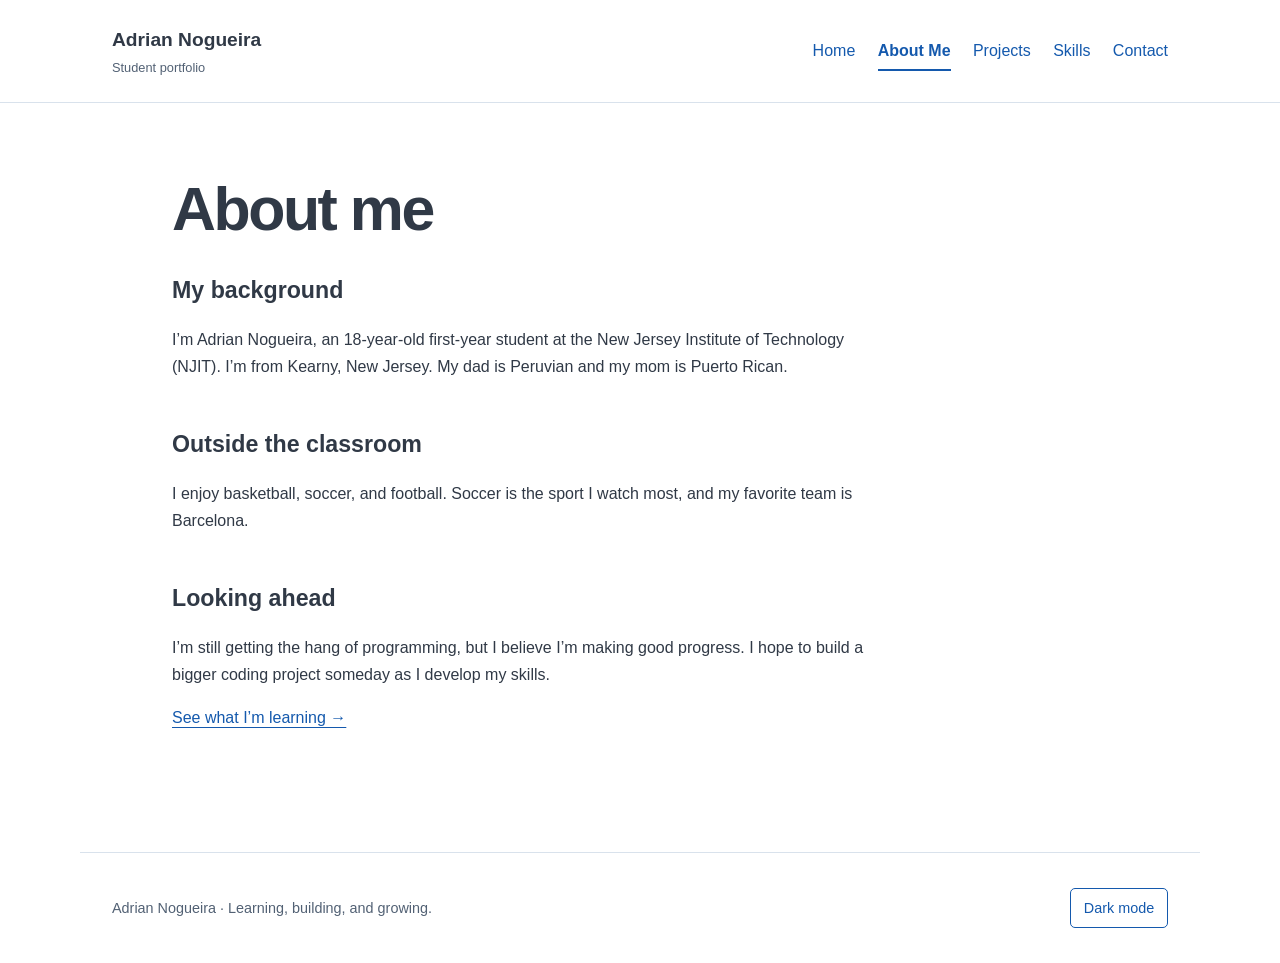
==== about.html @ ef912fce "Build portfolio pages with personal content and responsive navigation" ====
<!DOCTYPE html>
<html lang="en">
<head>
  <meta charset="UTF-8">
  <meta name="viewport" content="width=device-width, initial-scale=1.0">
  <meta name="description" content="Adrian Nogueira’s personal portfolio: first-year NJIT student learning Python, GitHub, and web development.">
  <title>About Me | Adrian Nogueira</title>
  <link rel="stylesheet" href="styles.css">
  <script src="script.js" defer></script>
</head>
<body>
<a class="skip-link" href="#main">Skip to content</a>
<header class="site-header"><div class="header-inner">
<a class="brand" href="index.html">Adrian Nogueira<span>Student portfolio</span></a>
<button class="menu-toggle" type="button" aria-expanded="false" aria-controls="navigation" hidden>☰ Menu</button>
<nav id="navigation" aria-label="Main navigation"><a href="index.html">Home</a>
<a href="about.html" aria-current="page">About Me</a>
<a href="projects.html">Projects</a>
<a href="skills.html">Skills</a>
<a href="contact.html">Contact</a></nav>
</div></header>
<main id="main" tabindex="-1"><h1>About me</h1><section><h2>My background</h2><p>I’m Adrian Nogueira, an 18-year-old first-year student at the New Jersey Institute of Technology (NJIT). I’m from Kearny, New Jersey. My dad is Peruvian and my mom is Puerto Rican.</p></section><section><h2>Outside the classroom</h2><p>I enjoy basketball, soccer, and football. Soccer is the sport I watch most, and my favorite team is Barcelona.</p></section><section><h2>Looking ahead</h2><p>I’m still getting the hang of programming, but I believe I’m making good progress. I hope to build a bigger coding project someday as I develop my skills.</p><a href="skills.html">See what I’m learning →</a></section></main>
<footer><p>Adrian Nogueira · Learning, building, and growing.</p><button id="theme-toggle" type="button" aria-pressed="false" hidden>Dark mode</button></footer>
</body>
</html>
---- styles.css ----
* { box-sizing: border-box; }
:root { color-scheme: light; --bg: #fff; --text: #303946; --blue: #1459ad; --muted: #526174; --line: #d9e2ec; --soft: #f3f7fc; }
body { margin: 0; background: var(--bg); color: var(--text); font-family: Arial, sans-serif; line-height: 1.7; }
body.dark { color-scheme: dark; --bg: #17212e; --text: #edf2f8; --blue: #95c5ff; --muted: #c2cede; --line: #455469; --soft: #222f40; }
a { color: var(--blue); text-underline-offset: 4px; }
a:hover { text-decoration-thickness: 2px; }
button { font: inherit; cursor: pointer; color: var(--blue); background: var(--bg); border: 1px solid var(--blue); border-radius: 5px; padding: .45rem .8rem; }
:focus-visible { outline: 3px solid var(--blue); outline-offset: 5px; }
.skip-link { position: absolute; left: 1rem; top: -5rem; padding: .6rem; background: var(--bg); z-index: 2; }
.skip-link:focus { top: 1rem; }
.site-header { border-bottom: 1px solid var(--line); }
.header-inner { max-width: 1120px; margin: auto; padding: 1.5rem 2rem; display: flex; justify-content: space-between; align-items: center; gap: 2rem; }
.brand { color: var(--text); font-weight: bold; text-decoration: none; font-size: 1.2rem; }
.brand span { display: block; color: var(--muted); font-size: .8rem; font-weight: normal; }
nav { display: flex; gap: 1.4rem; flex-wrap: wrap; }
nav a { text-decoration: none; padding: .3rem 0; }
nav a[aria-current] { font-weight: bold; border-bottom: 2px solid var(--blue); }
main { max-width: 1000px; margin: auto; padding: 4.5rem 2rem; min-height: 65vh; }
h1 { font-size: clamp(2.3rem, 6vw, 3.8rem); line-height: 1.15; letter-spacing: -.04em; margin: 0 0 1.8rem; max-width: 800px; }
h2 { font-size: 1.45rem; line-height: 1.4; margin-top: 0; }
p { max-width: 700px; }
section { margin: 0 0 3rem; }
.intro { padding-bottom: 3rem; border-bottom: 1px solid var(--line); }
.eyebrow { color: var(--blue); font-size: .9rem; font-weight: bold; letter-spacing: .04em; }
.lead { font-size: 1.25rem; color: var(--muted); }
.button { display: inline-block; margin-top: 1rem; background: var(--blue); color: var(--bg); padding: .7rem 1.2rem; border-radius: 5px; text-decoration: none; font-weight: bold; }
.skill { padding: 1.5rem; background: var(--soft); border-left: 3px solid var(--blue); }
.badge { display: inline-block; font-size: .8rem; color: var(--muted); font-weight: normal; margin-left: .6rem; }
.email { overflow-wrap: anywhere; font-size: 1.15rem; }
footer { border-top: 1px solid var(--line); padding: 1.8rem 2rem; max-width: 1120px; margin: auto; display: flex; align-items: center; justify-content: space-between; gap: 1rem; color: var(--muted); font-size: .9rem; }
[hidden] { display: none !important; }
@media (max-width: 760px) {
.header-inner { flex-wrap: wrap; padding: 1.2rem; gap: 1rem; }
nav { width: 100%; flex-direction: column; gap: .5rem; }
nav a { padding: .6rem; }
main { padding: 3rem 1.2rem; }
footer { padding: 1.5rem 1.2rem; flex-direction: column; align-items: flex-start; }
}
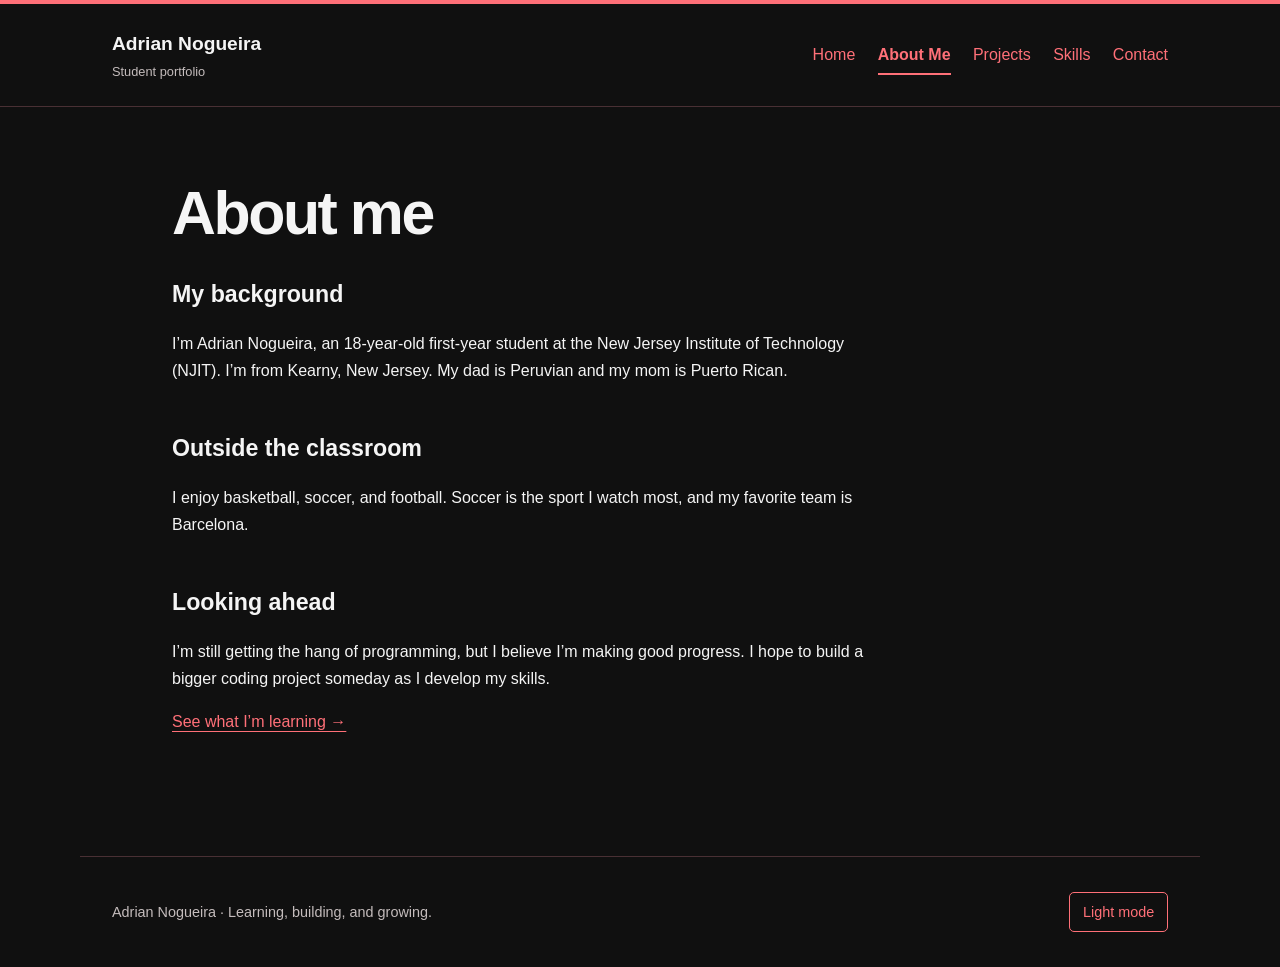
==== commit cb5f3cef: "Restyle portfolio with black and red colors and Trebuchet font" ====
--- a/about.html
+++ b/about.html
@@ -20,6 +20,6 @@
 <a href="contact.html">Contact</a></nav>
 </div></header>
 <main id="main" tabindex="-1"><h1>About me</h1><section><h2>My background</h2><p>I’m Adrian Nogueira, an 18-year-old first-year student at the New Jersey Institute of Technology (NJIT). I’m from Kearny, New Jersey. My dad is Peruvian and my mom is Puerto Rican.</p></section><section><h2>Outside the classroom</h2><p>I enjoy basketball, soccer, and football. Soccer is the sport I watch most, and my favorite team is Barcelona.</p></section><section><h2>Looking ahead</h2><p>I’m still getting the hang of programming, but I believe I’m making good progress. I hope to build a bigger coding project someday as I develop my skills.</p><a href="skills.html">See what I’m learning →</a></section></main>
-<footer><p>Adrian Nogueira · Learning, building, and growing.</p><button id="theme-toggle" type="button" aria-pressed="false" hidden>Dark mode</button></footer>
+<footer><p>Adrian Nogueira · Learning, building, and growing.</p><button id="theme-toggle" type="button" aria-pressed="false" hidden>Light mode</button></footer>
 </body>
 </html>
--- a/styles.css
+++ b/styles.css
@@ -1,30 +1,30 @@
 * { box-sizing: border-box; }
-:root { color-scheme: light; --bg: #fff; --text: #303946; --blue: #1459ad; --muted: #526174; --line: #d9e2ec; --soft: #f3f7fc; }
-body { margin: 0; background: var(--bg); color: var(--text); font-family: Arial, sans-serif; line-height: 1.7; }
-body.dark { color-scheme: dark; --bg: #17212e; --text: #edf2f8; --blue: #95c5ff; --muted: #c2cede; --line: #455469; --soft: #222f40; }
-a { color: var(--blue); text-underline-offset: 4px; }
+:root { color-scheme: dark; --bg: #101010; --text: #f5f5f5; --accent: #ff7078; --muted: #c4bcbc; --line: #493034; --soft: #211719; }
+body { margin: 0; background: var(--bg); color: var(--text); font-family: "Trebuchet MS", "Segoe UI", sans-serif; line-height: 1.7; }
+body.light { color-scheme: light; --bg: #fffafa; --text: #211719; --accent: #ac1428; --muted: #645357; --line: #dec5ca; --soft: #f8ecee; }
+a { color: var(--accent); text-underline-offset: 4px; }
 a:hover { text-decoration-thickness: 2px; }
-button { font: inherit; cursor: pointer; color: var(--blue); background: var(--bg); border: 1px solid var(--blue); border-radius: 5px; padding: .45rem .8rem; }
-:focus-visible { outline: 3px solid var(--blue); outline-offset: 5px; }
+button { font: inherit; cursor: pointer; color: var(--accent); background: var(--bg); border: 1px solid var(--accent); border-radius: 5px; padding: .45rem .8rem; }
+:focus-visible { outline: 3px solid var(--accent); outline-offset: 5px; }
 .skip-link { position: absolute; left: 1rem; top: -5rem; padding: .6rem; background: var(--bg); z-index: 2; }
 .skip-link:focus { top: 1rem; }
-.site-header { border-bottom: 1px solid var(--line); }
+.site-header { border-top: 4px solid var(--accent); border-bottom: 1px solid var(--line); }
 .header-inner { max-width: 1120px; margin: auto; padding: 1.5rem 2rem; display: flex; justify-content: space-between; align-items: center; gap: 2rem; }
 .brand { color: var(--text); font-weight: bold; text-decoration: none; font-size: 1.2rem; }
 .brand span { display: block; color: var(--muted); font-size: .8rem; font-weight: normal; }
 nav { display: flex; gap: 1.4rem; flex-wrap: wrap; }
 nav a { text-decoration: none; padding: .3rem 0; }
-nav a[aria-current] { font-weight: bold; border-bottom: 2px solid var(--blue); }
+nav a[aria-current] { font-weight: bold; border-bottom: 2px solid var(--accent); }
 main { max-width: 1000px; margin: auto; padding: 4.5rem 2rem; min-height: 65vh; }
 h1 { font-size: clamp(2.3rem, 6vw, 3.8rem); line-height: 1.15; letter-spacing: -.04em; margin: 0 0 1.8rem; max-width: 800px; }
 h2 { font-size: 1.45rem; line-height: 1.4; margin-top: 0; }
 p { max-width: 700px; }
 section { margin: 0 0 3rem; }
 .intro { padding-bottom: 3rem; border-bottom: 1px solid var(--line); }
-.eyebrow { color: var(--blue); font-size: .9rem; font-weight: bold; letter-spacing: .04em; }
+.eyebrow { color: var(--accent); font-size: .9rem; font-weight: bold; letter-spacing: .04em; }
 .lead { font-size: 1.25rem; color: var(--muted); }
-.button { display: inline-block; margin-top: 1rem; background: var(--blue); color: var(--bg); padding: .7rem 1.2rem; border-radius: 5px; text-decoration: none; font-weight: bold; }
-.skill { padding: 1.5rem; background: var(--soft); border-left: 3px solid var(--blue); }
+.button { display: inline-block; margin-top: 1rem; background: var(--accent); color: var(--bg); padding: .7rem 1.2rem; border-radius: 5px; text-decoration: none; font-weight: bold; }
+.skill { padding: 1.5rem; background: var(--soft); border-left: 3px solid var(--accent); }
 .badge { display: inline-block; font-size: .8rem; color: var(--muted); font-weight: normal; margin-left: .6rem; }
 .email { overflow-wrap: anywhere; font-size: 1.15rem; }
 footer { border-top: 1px solid var(--line); padding: 1.8rem 2rem; max-width: 1120px; margin: auto; display: flex; align-items: center; justify-content: space-between; gap: 1rem; color: var(--muted); font-size: .9rem; }
@@ -36,3 +36,9 @@
 main { padding: 3rem 1.2rem; }
 footer { padding: 1.5rem 1.2rem; flex-direction: column; align-items: flex-start; }
 }
+
+.project { padding-bottom: 2.5rem; border-bottom: 1px solid var(--line); }
+figure { margin: 1.5rem 0; max-width: 760px; }
+figure img { display: block; width: 100%; height: auto; border-radius: 8px; }
+figcaption { color: var(--muted); font-size: .9rem; margin-top: .6rem; }
+code { overflow-wrap: anywhere; }
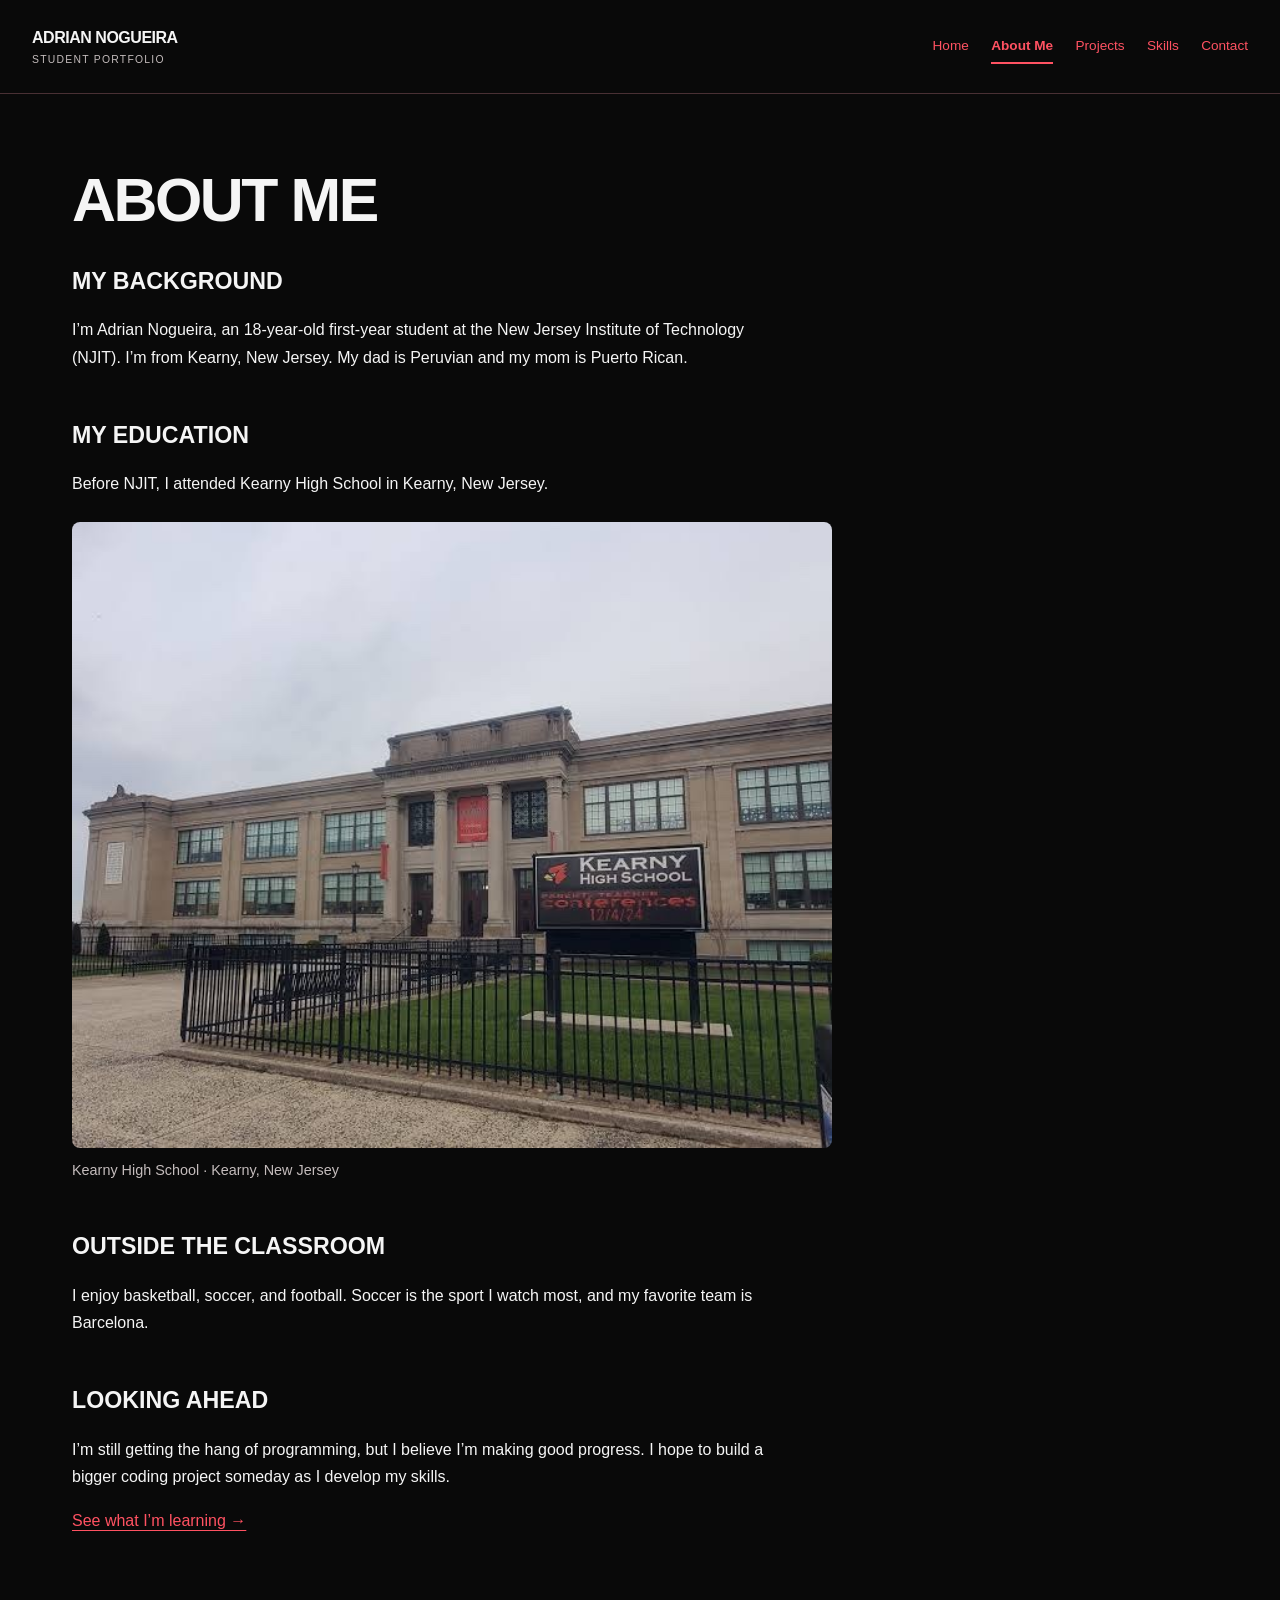
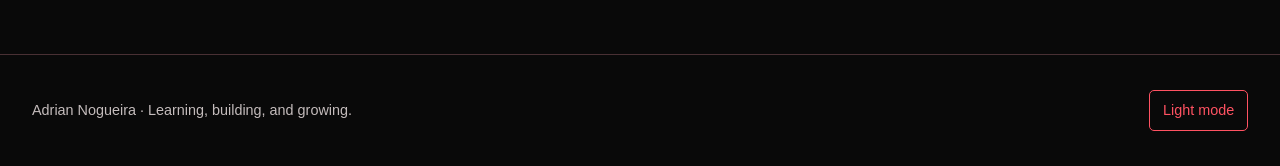
==== commit 2e94f400: "Add Kearny High School photo to education section" ====
--- a/about.html
+++ b/about.html
@@ -19,7 +19,7 @@
 <a href="skills.html">Skills</a>
 <a href="contact.html">Contact</a></nav>
 </div></header>
-<main id="main" tabindex="-1"><h1>About me</h1><section><h2>My background</h2><p>I’m Adrian Nogueira, an 18-year-old first-year student at the New Jersey Institute of Technology (NJIT). I’m from Kearny, New Jersey. My dad is Peruvian and my mom is Puerto Rican.</p></section><section><h2>Outside the classroom</h2><p>I enjoy basketball, soccer, and football. Soccer is the sport I watch most, and my favorite team is Barcelona.</p></section><section><h2>Looking ahead</h2><p>I’m still getting the hang of programming, but I believe I’m making good progress. I hope to build a bigger coding project someday as I develop my skills.</p><a href="skills.html">See what I’m learning →</a></section></main>
+<main id="main" tabindex="-1"><h1>About me</h1><section><h2>My background</h2><p>I’m Adrian Nogueira, an 18-year-old first-year student at the New Jersey Institute of Technology (NJIT). I’m from Kearny, New Jersey. My dad is Peruvian and my mom is Puerto Rican.</p></section><section aria-labelledby="education-heading"><h2 id="education-heading">My education</h2><p>Before NJIT, I attended Kearny High School in Kearny, New Jersey.</p><figure><img src="assets/kearny-high-school.jpg" width="610" height="503" loading="lazy" alt="Front entrance of Kearny High School, with its columns, school sign, and black metal fence."><figcaption>Kearny High School · Kearny, New Jersey</figcaption></figure></section><section><h2>Outside the classroom</h2><p>I enjoy basketball, soccer, and football. Soccer is the sport I watch most, and my favorite team is Barcelona.</p></section><section><h2>Looking ahead</h2><p>I’m still getting the hang of programming, but I believe I’m making good progress. I hope to build a bigger coding project someday as I develop my skills.</p><a href="skills.html">See what I’m learning →</a></section></main>
 <footer><p>Adrian Nogueira · Learning, building, and growing.</p><button id="theme-toggle" type="button" aria-pressed="false" hidden>Light mode</button></footer>
 </body>
 </html>
--- a/styles.css
+++ b/styles.css
@@ -1,5 +1,5 @@
 * { box-sizing: border-box; }
-:root { color-scheme: dark; --bg: #101010; --text: #f5f5f5; --accent: #ff7078; --muted: #c4bcbc; --line: #493034; --soft: #211719; }
+:root { color-scheme: dark; --bg: #090909; --text: #f5f5f5; --accent: #ff5262; --muted: #c4bcbc; --line: #493034; --soft: #211719; }
 body { margin: 0; background: var(--bg); color: var(--text); font-family: "Trebuchet MS", "Segoe UI", sans-serif; line-height: 1.7; }
 body.light { color-scheme: light; --bg: #fffafa; --text: #211719; --accent: #ac1428; --muted: #645357; --line: #dec5ca; --soft: #f8ecee; }
 a { color: var(--accent); text-underline-offset: 4px; }
@@ -42,3 +42,92 @@
 figure img { display: block; width: 100%; height: auto; border-radius: 8px; }
 figcaption { color: var(--muted); font-size: .9rem; margin-top: .6rem; }
 code { overflow-wrap: anywhere; }
+
+/* Editorial portfolio layout inspired by Adrian's reference. */
+h1, h2, .project-number { font-family: Impact, "Arial Narrow", "Helvetica Neue", sans-serif; font-weight: 900; }
+h1, h2 { text-transform: uppercase; }
+.site-header { border-top: 0; }
+.header-inner, footer { max-width: 1280px; }
+.brand { text-transform: uppercase; font-size: 1rem; letter-spacing: -.03em; }
+.brand span { text-transform: uppercase; letter-spacing: .12em; font-size: .65rem; }
+nav { font-size: .85rem; }
+main { max-width: 1200px; }
+.home main { padding: 0 2rem; }
+.hero { position: relative; border-bottom: 1px solid var(--line); padding-top: 1rem; margin-bottom: 0; }
+.hero-topline { display: flex; justify-content: space-between; gap: 1rem; text-transform: uppercase; font-size: .65rem; letter-spacing: .12em; color: var(--muted); }
+.hero-topline span span { color: var(--accent); padding-left: .8rem; }
+.portfolio-word { font-family: Impact, "Arial Narrow", sans-serif; font-weight: 900; font-size: clamp(4rem, 16.6vw, 208px); letter-spacing: -.065em; line-height: 1; color: #c5172c; text-align: center; margin: 1rem 0 -4rem; overflow: hidden; }
+.hero-layout { position: relative; display: grid; grid-template-columns: minmax(0, 2fr) minmax(0, 1fr); align-items: end; gap: 3rem; min-height: 380px; }
+.hero-copy { padding-bottom: 2.5rem; z-index: 1; }
+.handwritten { font-family: Georgia, serif; font-style: italic; font-size: 1.8rem; margin-bottom: .5rem; }
+.hero h1 { font-size: clamp(3rem, 6.4vw, 5.4rem); letter-spacing: -.035em; line-height: .98; margin-bottom: 1rem; }
+.hero h1 span, .contact-strip h2 span { color: var(--accent); }
+.hero-copy p:not(.handwritten) { font-size: .88rem; max-width: 320px; }
+.text-link { display: inline-block; margin-top: .6rem; text-transform: uppercase; font-size: .75rem; letter-spacing: .06em; font-weight: bold; }
+.hero-notes { padding-bottom: 2.5rem; font-size: .75rem; }
+.star { font-size: 2.5rem; color: var(--accent); }
+dl { margin-top: 2rem; }
+dl div { border-top: 1px solid var(--line); padding: .8rem 0; display: flex; align-items: center; gap: .8rem; }
+dt { color: var(--accent); font-family: Impact, sans-serif; font-size: 1.8rem; }
+dd { margin: 0; text-transform: uppercase; font-size: .6rem; }
+.selected-work { padding: 2rem 0; margin: 0; }
+.section-heading { display: flex; justify-content: space-between; gap: 1rem; align-items: center; margin-bottom: 1.5rem; }
+.section-heading h2 { margin: 0; }
+.section-heading a { font-size: .75rem; }
+.project-grid { display: grid; grid-template-columns: 1fr 1fr; gap: 1.5rem; }
+.project-preview { color: var(--text); text-decoration: none; min-width: 0; }
+.preview-image { border: 1px solid var(--line); padding: 1rem; background: var(--soft); }
+.preview-image img { display: block; width: 100%; height: auto; }
+.project-preview:hover .preview-image { border-color: var(--accent); }
+.preview-label { display: flex; gap: 1rem; align-items: center; padding: 1rem 0; }
+.project-number { color: var(--accent); font-size: 2rem; }
+.preview-label h3 { font-size: .9rem; margin: 0; text-transform: uppercase; }
+.preview-label p { font-size: .7rem; margin: 0; color: var(--muted); }
+.preview-label > span:last-child { margin-left: auto; color: var(--accent); }
+.home-details { display: grid; grid-template-columns: 1fr 1fr 1fr; border-top: 1px solid var(--line); border-bottom: 1px solid var(--line); }
+.home-details section { margin: 0; padding: 2rem 1.4rem; border-right: 1px solid var(--line); }
+.home-details section:first-child { padding-left: 0; }
+.home-details h2 { font-size: 1.4rem; }
+.home-details h3 { font-size: .95rem; }
+.home-details p { font-size: .85rem; }
+.skill-tags { display: flex; flex-wrap: wrap; gap: .5rem; }
+.skill-tags span { border: 1px solid var(--line); padding: .3rem .6rem; font-size: .7rem; }
+.home-details .goal-panel { border: 0; background: linear-gradient(140deg, #721222, #29090f); color: #fff; padding-left: 1.5rem; }
+.goal-panel h2 { font-size: 2rem; }
+.contact-strip { display: grid; grid-template-columns: 1fr 1fr; gap: 2rem; padding: 3rem 0; margin: 0; align-items: center; }
+.contact-strip h2 { font-size: clamp(2.4rem, 5vw, 4rem); line-height: 1; margin: 0; }
+.contact-strip a { overflow-wrap: anywhere; }
+body.light .portfolio-word { color: #ad1328; }
+@media (max-width: 760px) {
+.home main { padding: 0 1.2rem; }
+.portfolio-word { font-size: 16vw; margin: 1.5rem 0 0; }
+.hero-layout { grid-template-columns: 1fr; gap: 1rem; min-height: 0; }
+.hero-copy { padding-top: 1.5rem; }
+.hero h1 { font-size: clamp(2.3rem, 8vw, 3.8rem); }
+.hero-notes { grid-column: 1 / -1; padding-bottom: 1rem; }
+.hero-notes > .star, .hero-notes > p { display: none; }
+dl { margin: 0; display: grid; grid-template-columns: repeat(3, 1fr); gap: .7rem; }
+.home-details { grid-template-columns: 1fr; }
+.home-details section, .home-details section:first-child { padding: 1.5rem 0; border-right: 0; border-bottom: 1px solid var(--line); }
+.home-details .goal-panel { padding: 1.5rem; }
+.contact-strip { grid-template-columns: 1fr; }
+}
+@media (max-width: 480px) {
+.project-grid { grid-template-columns: 1fr; }
+.section-heading { align-items: flex-start; }
+.section-heading h2 { font-size: 1.2rem; }
+.hero-layout { grid-template-columns: 1fr; }
+.hero-copy { padding-bottom: 0; }
+.hero-copy p:not(.handwritten) { max-width: none; }
+.hero-topline { font-size: .55rem; }
+}
+
+.demo { max-width: 760px; margin: 2rem 0; padding: clamp(1rem, 4vw, 2rem); background: var(--soft); border: 1px solid var(--line); border-top: 3px solid var(--accent); }
+.demo h3 { margin-top: 0; }
+.demo-fields { display: grid; grid-template-columns: 1fr 1fr; gap: 1rem; margin-bottom: 1rem; }
+.demo label { display: grid; gap: .4rem; min-width: 0; }
+.demo input { width: 100%; min-width: 0; padding: .7rem; font: inherit; background: var(--bg); color: var(--text); border: 1px solid var(--line); border-radius: 4px; }
+.demo-output { white-space: pre-wrap; overflow-wrap: anywhere; padding: 1rem; background: var(--bg); border-left: 2px solid var(--accent); min-height: 4rem; }
+.demo-note { color: var(--muted); font-size: .85rem; }
+button:disabled { opacity: .55; cursor: not-allowed; }
+@media (max-width: 480px) { .demo-fields { grid-template-columns: 1fr; } }
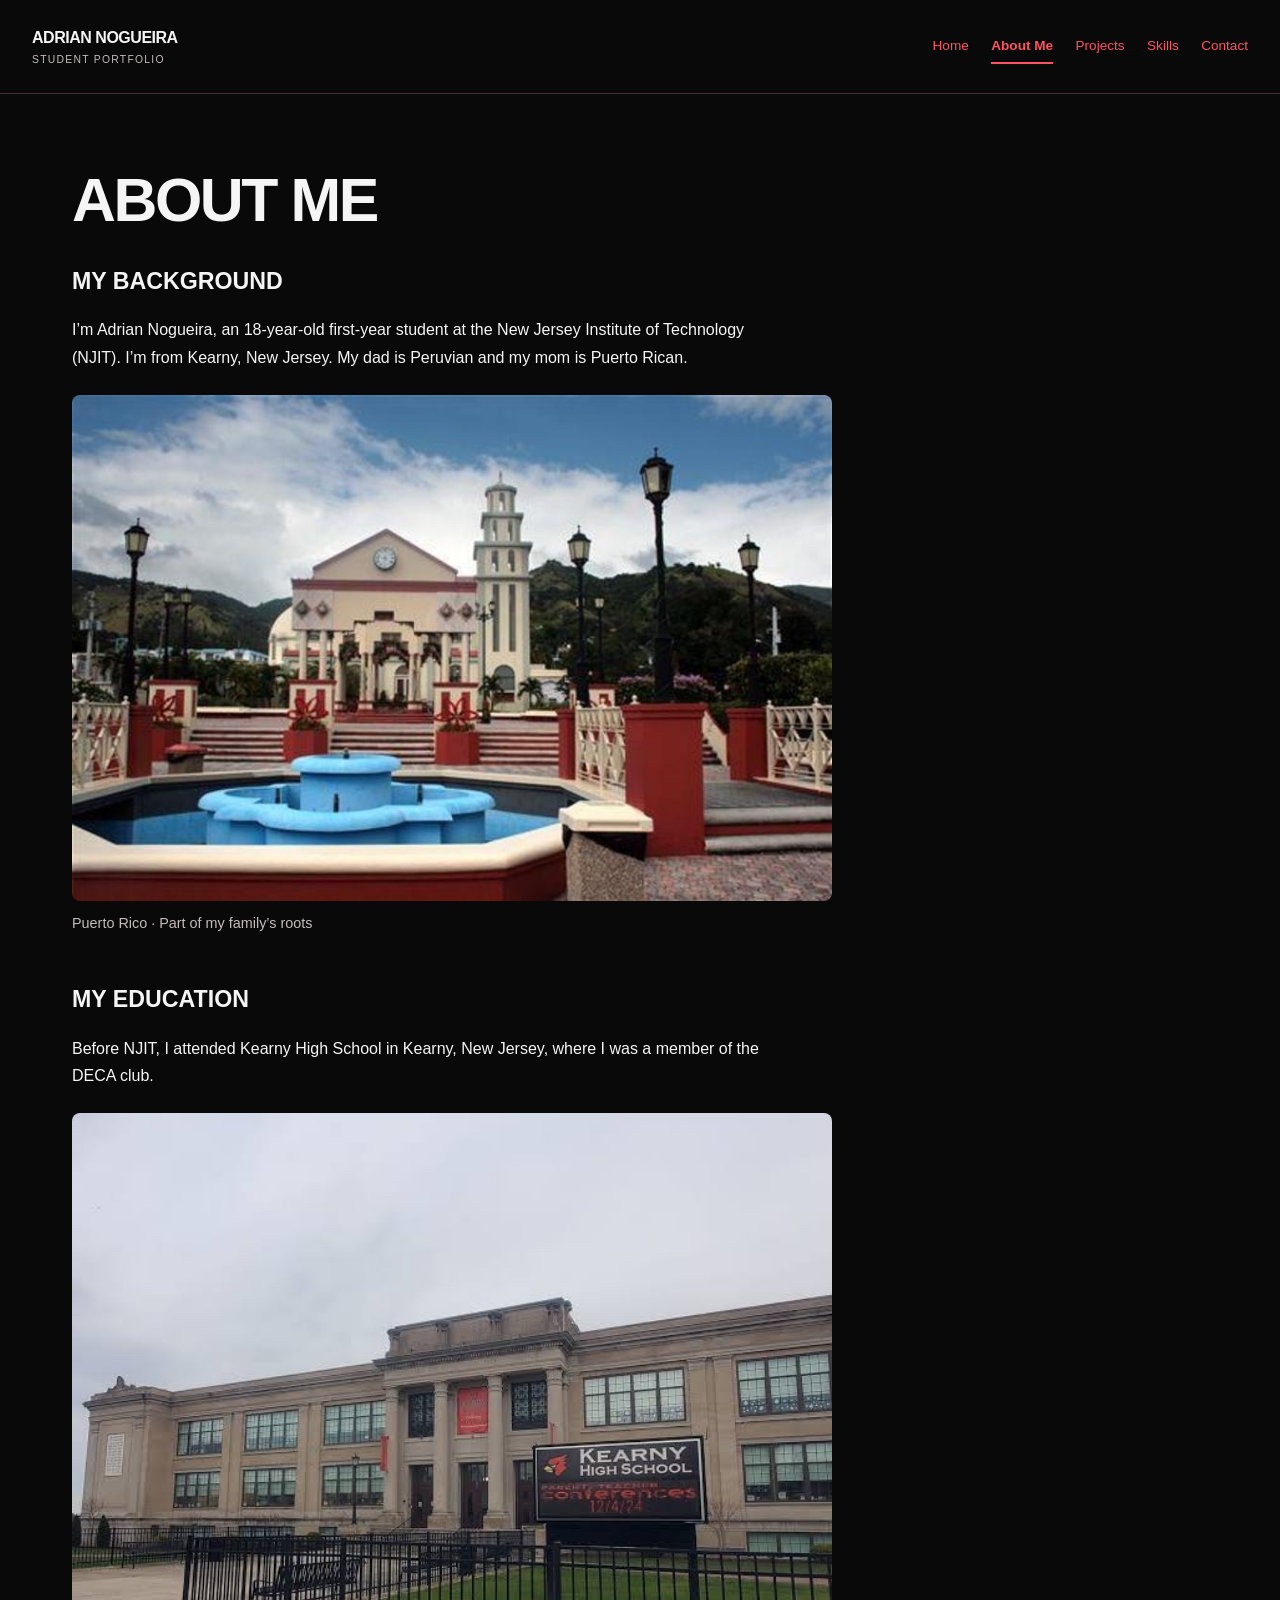
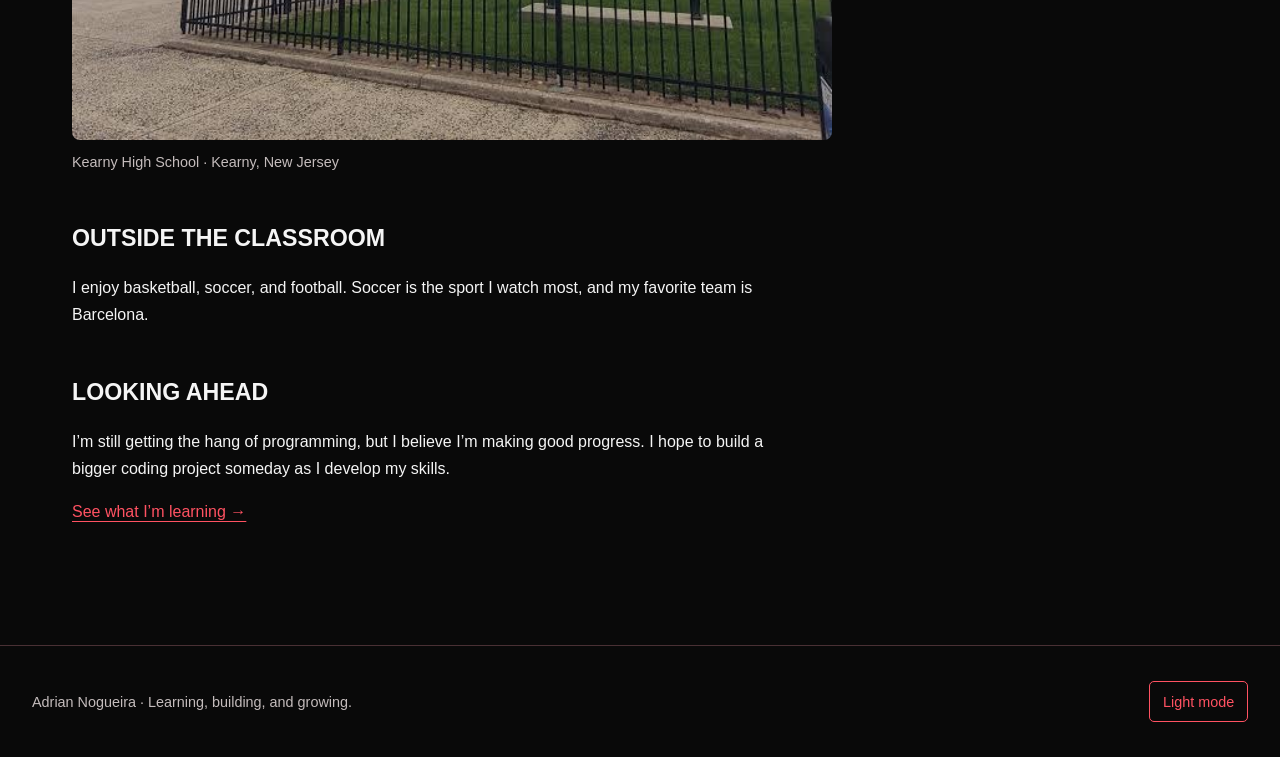
==== commit eb53179b: "Add Puerto Rico photo and high school DECA membership" ====
--- a/about.html
+++ b/about.html
@@ -19,7 +19,7 @@
 <a href="skills.html">Skills</a>
 <a href="contact.html">Contact</a></nav>
 </div></header>
-<main id="main" tabindex="-1"><h1>About me</h1><section><h2>My background</h2><p>I’m Adrian Nogueira, an 18-year-old first-year student at the New Jersey Institute of Technology (NJIT). I’m from Kearny, New Jersey. My dad is Peruvian and my mom is Puerto Rican.</p></section><section aria-labelledby="education-heading"><h2 id="education-heading">My education</h2><p>Before NJIT, I attended Kearny High School in Kearny, New Jersey.</p><figure><img src="assets/kearny-high-school.jpg" width="610" height="503" loading="lazy" alt="Front entrance of Kearny High School, with its columns, school sign, and black metal fence."><figcaption>Kearny High School · Kearny, New Jersey</figcaption></figure></section><section><h2>Outside the classroom</h2><p>I enjoy basketball, soccer, and football. Soccer is the sport I watch most, and my favorite team is Barcelona.</p></section><section><h2>Looking ahead</h2><p>I’m still getting the hang of programming, but I believe I’m making good progress. I hope to build a bigger coding project someday as I develop my skills.</p><a href="skills.html">See what I’m learning →</a></section></main>
+<main id="main" tabindex="-1"><h1>About me</h1><section><h2>My background</h2><p>I’m Adrian Nogueira, an 18-year-old first-year student at the New Jersey Institute of Technology (NJIT). I’m from Kearny, New Jersey. My dad is Peruvian and my mom is Puerto Rican.</p><figure><img src="assets/puerto-rico.jpg" width="800" height="533" loading="lazy" alt="Plaza in Puerto Rico with a blue fountain, red and cream railings, and a church against green hills."><figcaption>Puerto Rico · Part of my family’s roots</figcaption></figure></section><section aria-labelledby="education-heading"><h2 id="education-heading">My education</h2><p>Before NJIT, I attended Kearny High School in Kearny, New Jersey, where I was a member of the DECA club.</p><figure><img src="assets/kearny-high-school.jpg" width="610" height="503" loading="lazy" alt="Front entrance of Kearny High School, with its columns, school sign, and black metal fence."><figcaption>Kearny High School · Kearny, New Jersey</figcaption></figure></section><section><h2>Outside the classroom</h2><p>I enjoy basketball, soccer, and football. Soccer is the sport I watch most, and my favorite team is Barcelona.</p></section><section><h2>Looking ahead</h2><p>I’m still getting the hang of programming, but I believe I’m making good progress. I hope to build a bigger coding project someday as I develop my skills.</p><a href="skills.html">See what I’m learning →</a></section></main>
 <footer><p>Adrian Nogueira · Learning, building, and growing.</p><button id="theme-toggle" type="button" aria-pressed="false" hidden>Light mode</button></footer>
 </body>
 </html>
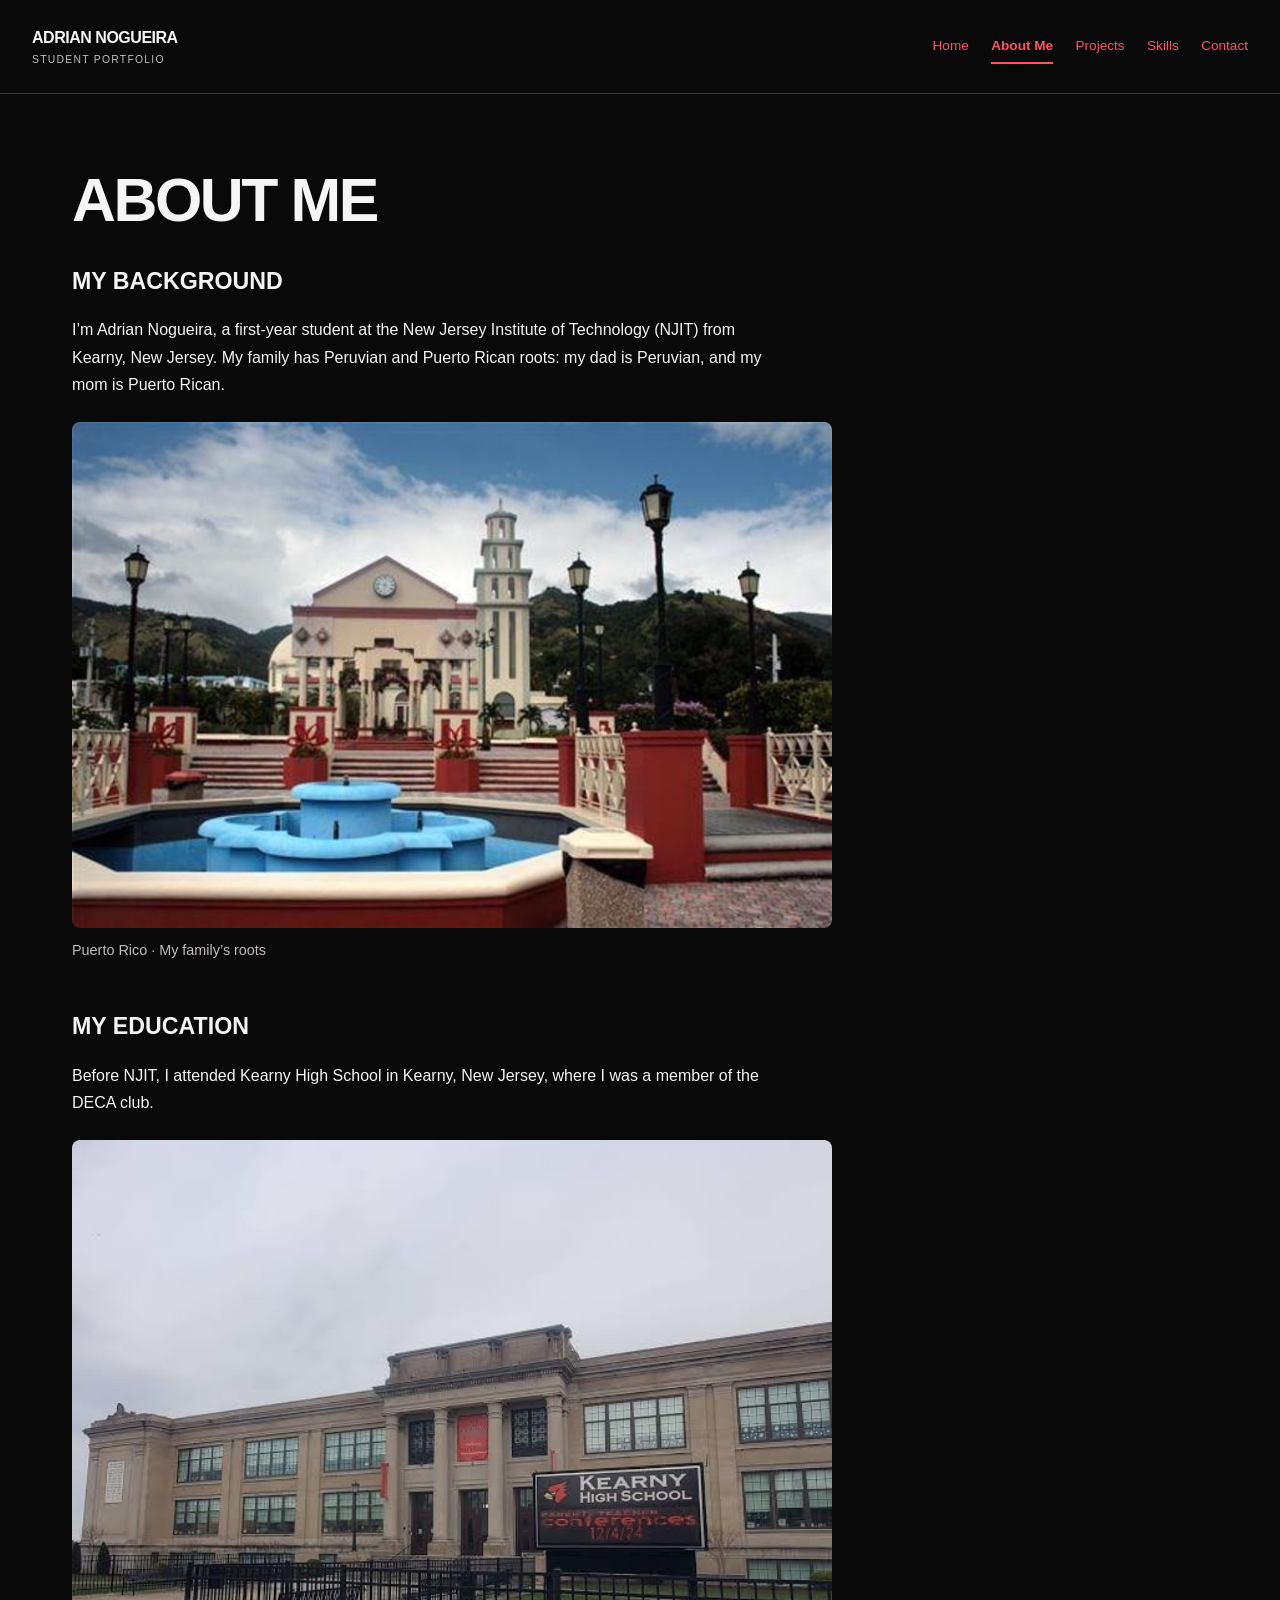
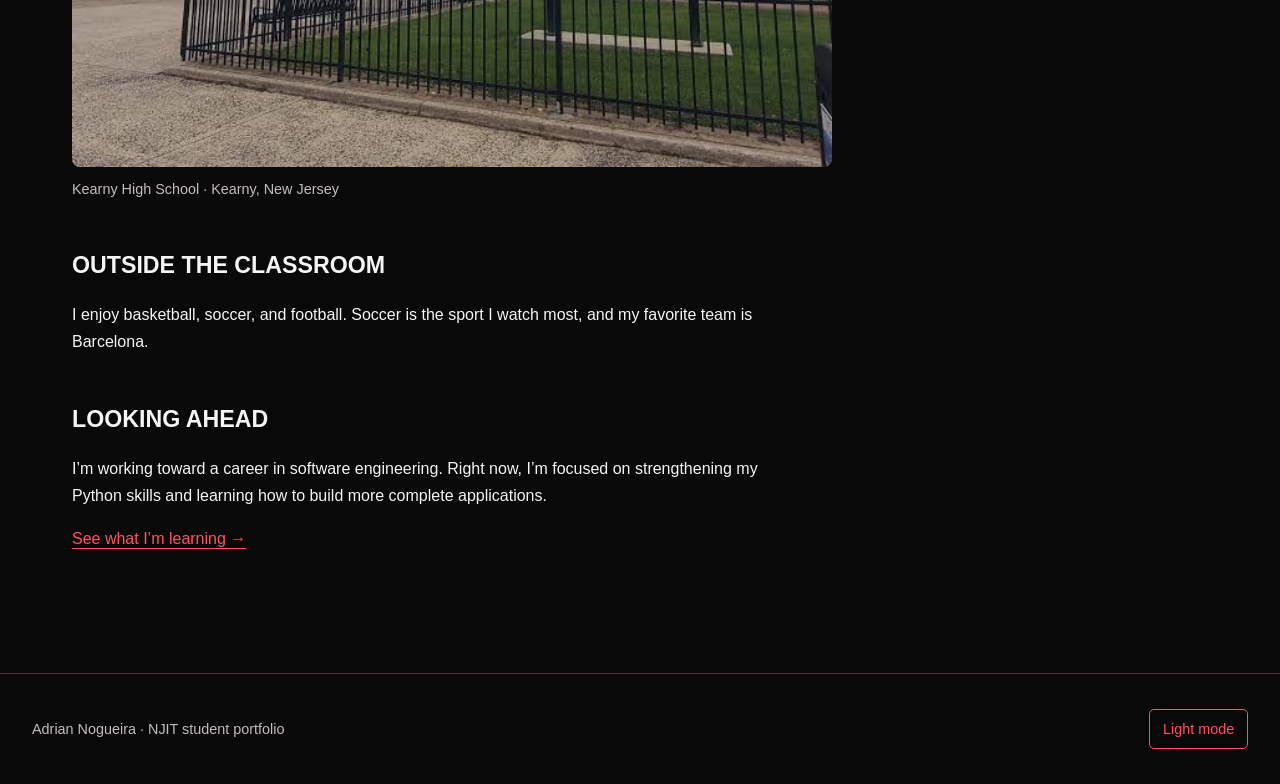
==== commit 5d5632b8: "Polish portfolio copy with clear and confident wording" ====
--- a/about.html
+++ b/about.html
@@ -19,7 +19,7 @@
 <a href="skills.html">Skills</a>
 <a href="contact.html">Contact</a></nav>
 </div></header>
-<main id="main" tabindex="-1"><h1>About me</h1><section><h2>My background</h2><p>I’m Adrian Nogueira, an 18-year-old first-year student at the New Jersey Institute of Technology (NJIT). I’m from Kearny, New Jersey. My dad is Peruvian and my mom is Puerto Rican.</p><figure><img src="assets/puerto-rico.jpg" width="800" height="533" loading="lazy" alt="Plaza in Puerto Rico with a blue fountain, red and cream railings, and a church against green hills."><figcaption>Puerto Rico · Part of my family’s roots</figcaption></figure></section><section aria-labelledby="education-heading"><h2 id="education-heading">My education</h2><p>Before NJIT, I attended Kearny High School in Kearny, New Jersey, where I was a member of the DECA club.</p><figure><img src="assets/kearny-high-school.jpg" width="610" height="503" loading="lazy" alt="Front entrance of Kearny High School, with its columns, school sign, and black metal fence."><figcaption>Kearny High School · Kearny, New Jersey</figcaption></figure></section><section><h2>Outside the classroom</h2><p>I enjoy basketball, soccer, and football. Soccer is the sport I watch most, and my favorite team is Barcelona.</p></section><section><h2>Looking ahead</h2><p>I’m still getting the hang of programming, but I believe I’m making good progress. I hope to build a bigger coding project someday as I develop my skills.</p><a href="skills.html">See what I’m learning →</a></section></main>
-<footer><p>Adrian Nogueira · Learning, building, and growing.</p><button id="theme-toggle" type="button" aria-pressed="false" hidden>Light mode</button></footer>
+<main id="main" tabindex="-1"><h1>About me</h1><section><h2>My background</h2><p>I’m Adrian Nogueira, a first-year student at the New Jersey Institute of Technology (NJIT) from Kearny, New Jersey. My family has Peruvian and Puerto Rican roots: my dad is Peruvian, and my mom is Puerto Rican.</p><figure><img src="assets/puerto-rico.jpg" width="800" height="533" loading="lazy" alt="Plaza in Puerto Rico with a blue fountain, red and cream railings, and a church against green hills."><figcaption>Puerto Rico · My family’s roots</figcaption></figure></section><section aria-labelledby="education-heading"><h2 id="education-heading">My education</h2><p>Before NJIT, I attended Kearny High School in Kearny, New Jersey, where I was a member of the DECA club.</p><figure><img src="assets/kearny-high-school.jpg" width="610" height="503" loading="lazy" alt="Front entrance of Kearny High School, with its columns, school sign, and black metal fence."><figcaption>Kearny High School · Kearny, New Jersey</figcaption></figure></section><section><h2>Outside the classroom</h2><p>I enjoy basketball, soccer, and football. Soccer is the sport I watch most, and my favorite team is Barcelona.</p></section><section><h2>Looking ahead</h2><p>I’m working toward a career in software engineering. Right now, I’m focused on strengthening my Python skills and learning how to build more complete applications.</p><a href="skills.html">See what I’m learning →</a></section></main>
+<footer><p>Adrian Nogueira · NJIT student portfolio</p><button id="theme-toggle" type="button" aria-pressed="false" hidden>Light mode</button></footer>
 </body>
 </html>
--- a/styles.css
+++ b/styles.css
@@ -131,3 +131,5 @@
 .demo-note { color: var(--muted); font-size: .85rem; }
 button:disabled { opacity: .55; cursor: not-allowed; }
 @media (max-width: 480px) { .demo-fields { grid-template-columns: 1fr; } }
+.demo select { width: 100%; min-width: 0; padding: .7rem; font: inherit; color: var(--text); background: var(--bg); border: 1px solid var(--line); border-radius: 4px; }
+.demo-actions { display: flex; flex-wrap: wrap; gap: .6rem; }
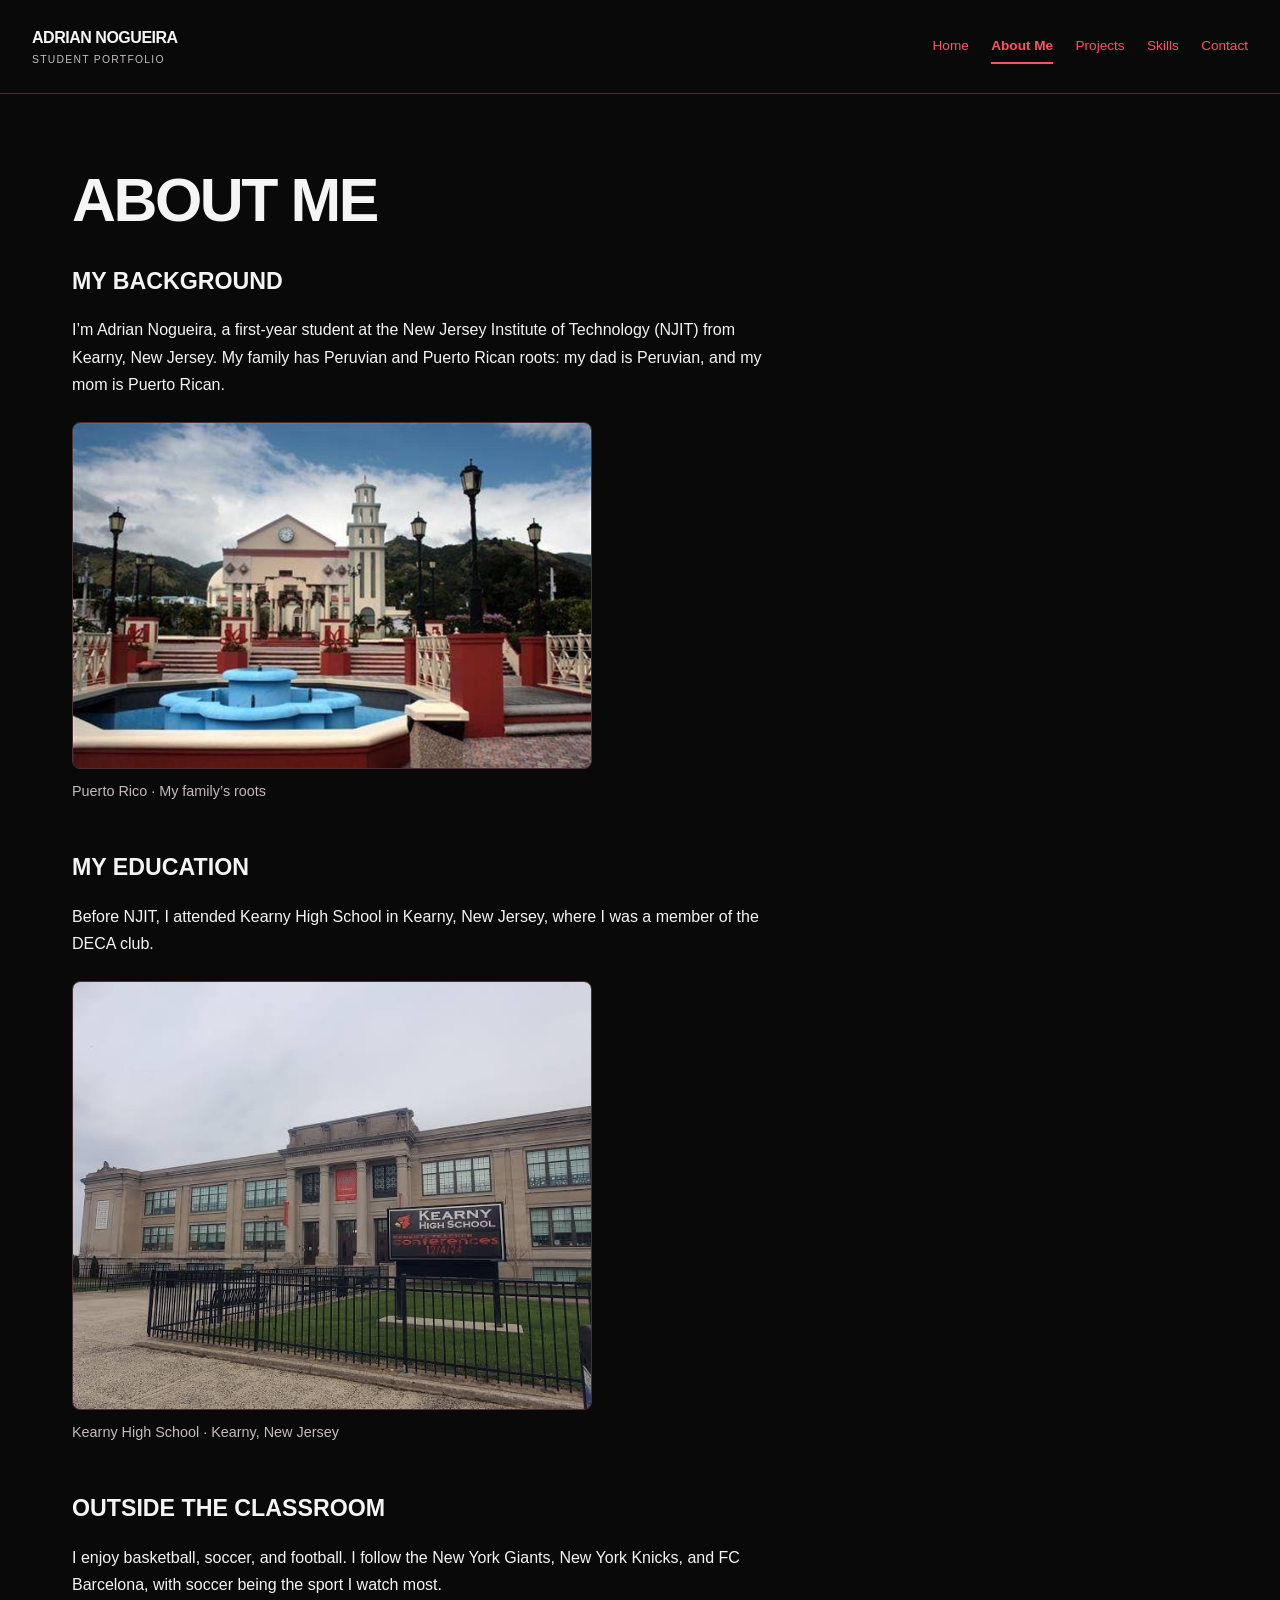
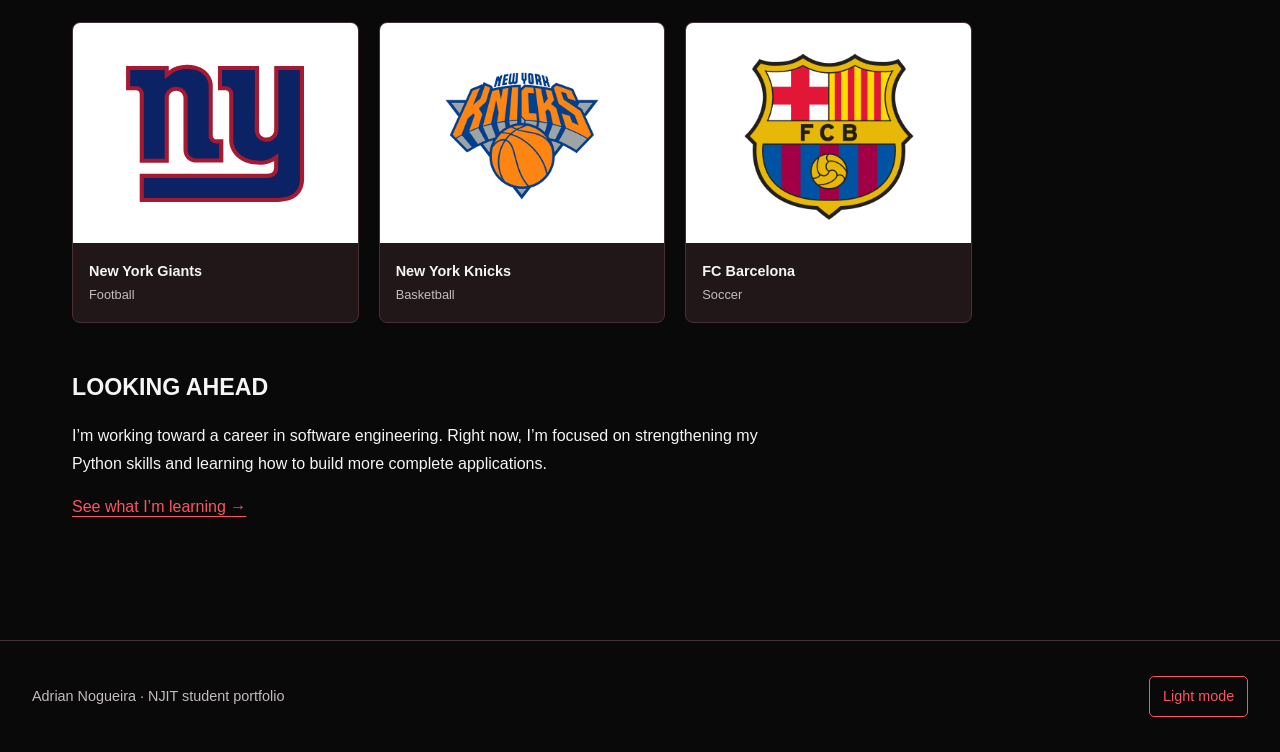
==== commit 3c5fe65f: "Add sports team images and refine About page photo layout" ====
--- a/about.html
+++ b/about.html
@@ -8,7 +8,7 @@
   <link rel="stylesheet" href="styles.css">
   <script src="script.js" defer></script>
 </head>
-<body>
+<body class="about">
 <a class="skip-link" href="#main">Skip to content</a>
 <header class="site-header"><div class="header-inner">
 <a class="brand" href="index.html">Adrian Nogueira<span>Student portfolio</span></a>
@@ -19,7 +19,12 @@
 <a href="skills.html">Skills</a>
 <a href="contact.html">Contact</a></nav>
 </div></header>
-<main id="main" tabindex="-1"><h1>About me</h1><section><h2>My background</h2><p>I’m Adrian Nogueira, a first-year student at the New Jersey Institute of Technology (NJIT) from Kearny, New Jersey. My family has Peruvian and Puerto Rican roots: my dad is Peruvian, and my mom is Puerto Rican.</p><figure><img src="assets/puerto-rico.jpg" width="800" height="533" loading="lazy" alt="Plaza in Puerto Rico with a blue fountain, red and cream railings, and a church against green hills."><figcaption>Puerto Rico · My family’s roots</figcaption></figure></section><section aria-labelledby="education-heading"><h2 id="education-heading">My education</h2><p>Before NJIT, I attended Kearny High School in Kearny, New Jersey, where I was a member of the DECA club.</p><figure><img src="assets/kearny-high-school.jpg" width="610" height="503" loading="lazy" alt="Front entrance of Kearny High School, with its columns, school sign, and black metal fence."><figcaption>Kearny High School · Kearny, New Jersey</figcaption></figure></section><section><h2>Outside the classroom</h2><p>I enjoy basketball, soccer, and football. Soccer is the sport I watch most, and my favorite team is Barcelona.</p></section><section><h2>Looking ahead</h2><p>I’m working toward a career in software engineering. Right now, I’m focused on strengthening my Python skills and learning how to build more complete applications.</p><a href="skills.html">See what I’m learning →</a></section></main>
+<main id="main" tabindex="-1"><h1>About me</h1><section><h2>My background</h2><p>I’m Adrian Nogueira, a first-year student at the New Jersey Institute of Technology (NJIT) from Kearny, New Jersey. My family has Peruvian and Puerto Rican roots: my dad is Peruvian, and my mom is Puerto Rican.</p><figure><img src="assets/puerto-rico.jpg" width="800" height="533" loading="lazy" alt="Plaza in Puerto Rico with a blue fountain, red and cream railings, and a church against green hills."><figcaption>Puerto Rico · My family’s roots</figcaption></figure></section><section aria-labelledby="education-heading"><h2 id="education-heading">My education</h2><p>Before NJIT, I attended Kearny High School in Kearny, New Jersey, where I was a member of the DECA club.</p><figure><img src="assets/kearny-high-school.jpg" width="610" height="503" loading="lazy" alt="Front entrance of Kearny High School, with its columns, school sign, and black metal fence."><figcaption>Kearny High School · Kearny, New Jersey</figcaption></figure></section><section><h2>Outside the classroom</h2><p>I enjoy basketball, soccer, and football. I follow the New York Giants, New York Knicks, and FC Barcelona, with soccer being the sport I watch most.</p>
+<div class="sports-grid">
+<figure><div class="team-image"><img src="assets/giants.svg" width="193" height="150" loading="lazy" alt="New York Giants blue NY logo with red and white outlines."></div><figcaption><strong>New York Giants</strong><span>Football</span></figcaption></figure>
+<figure><div class="team-image"><img src="assets/knicks.png" width="500" height="500" loading="lazy" alt="New York Knicks orange and blue basketball logo."></div><figcaption><strong>New York Knicks</strong><span>Basketball</span></figcaption></figure>
+<figure><div class="team-image"><img src="assets/barcelona.png" width="500" height="500" loading="lazy" alt="FC Barcelona crest with blue and red stripes and a football."></div><figcaption><strong>FC Barcelona</strong><span>Soccer</span></figcaption></figure>
+</div></section><section><h2>Looking ahead</h2><p>I’m working toward a career in software engineering. Right now, I’m focused on strengthening my Python skills and learning how to build more complete applications.</p><a href="skills.html">See what I’m learning →</a></section></main>
 <footer><p>Adrian Nogueira · NJIT student portfolio</p><button id="theme-toggle" type="button" aria-pressed="false" hidden>Light mode</button></footer>
 </body>
 </html>
--- a/styles.css
+++ b/styles.css
@@ -133,3 +133,16 @@
 @media (max-width: 480px) { .demo-fields { grid-template-columns: 1fr; } }
 .demo select { width: 100%; min-width: 0; padding: .7rem; font: inherit; color: var(--text); background: var(--bg); border: 1px solid var(--line); border-radius: 4px; }
 .demo-actions { display: flex; flex-wrap: wrap; gap: .6rem; }
+
+/* Keep personal photos compact instead of enlarging low-resolution uploads. */
+.about section > figure { max-width: 520px; }
+.about section > figure img { border: 1px solid var(--line); }
+.sports-grid { display: grid; grid-template-columns: repeat(3, minmax(0, 1fr)); gap: 1.25rem; max-width: 900px; margin-top: 1.5rem; }
+.sports-grid figure { margin: 0; min-width: 0; border: 1px solid var(--line); background: var(--soft); border-radius: 8px; overflow: hidden; }
+.team-image { display: grid; place-items: center; height: 220px; padding: 1.5rem; background: #fff; }
+.team-image img { width: 100%; height: 100%; max-width: 180px; max-height: 180px; object-fit: contain; border-radius: 0; }
+.sports-grid figcaption { padding: 1rem; margin: 0; }
+.sports-grid strong { display: block; color: var(--text); }
+.sports-grid figcaption span { display: block; font-size: .8rem; }
+@media (max-width: 600px) { .sports-grid { grid-template-columns: 1fr; max-width: 360px; } }
+@media (max-width: 760px) { .hero-notes dl { grid-template-columns: repeat(2, 1fr); } }
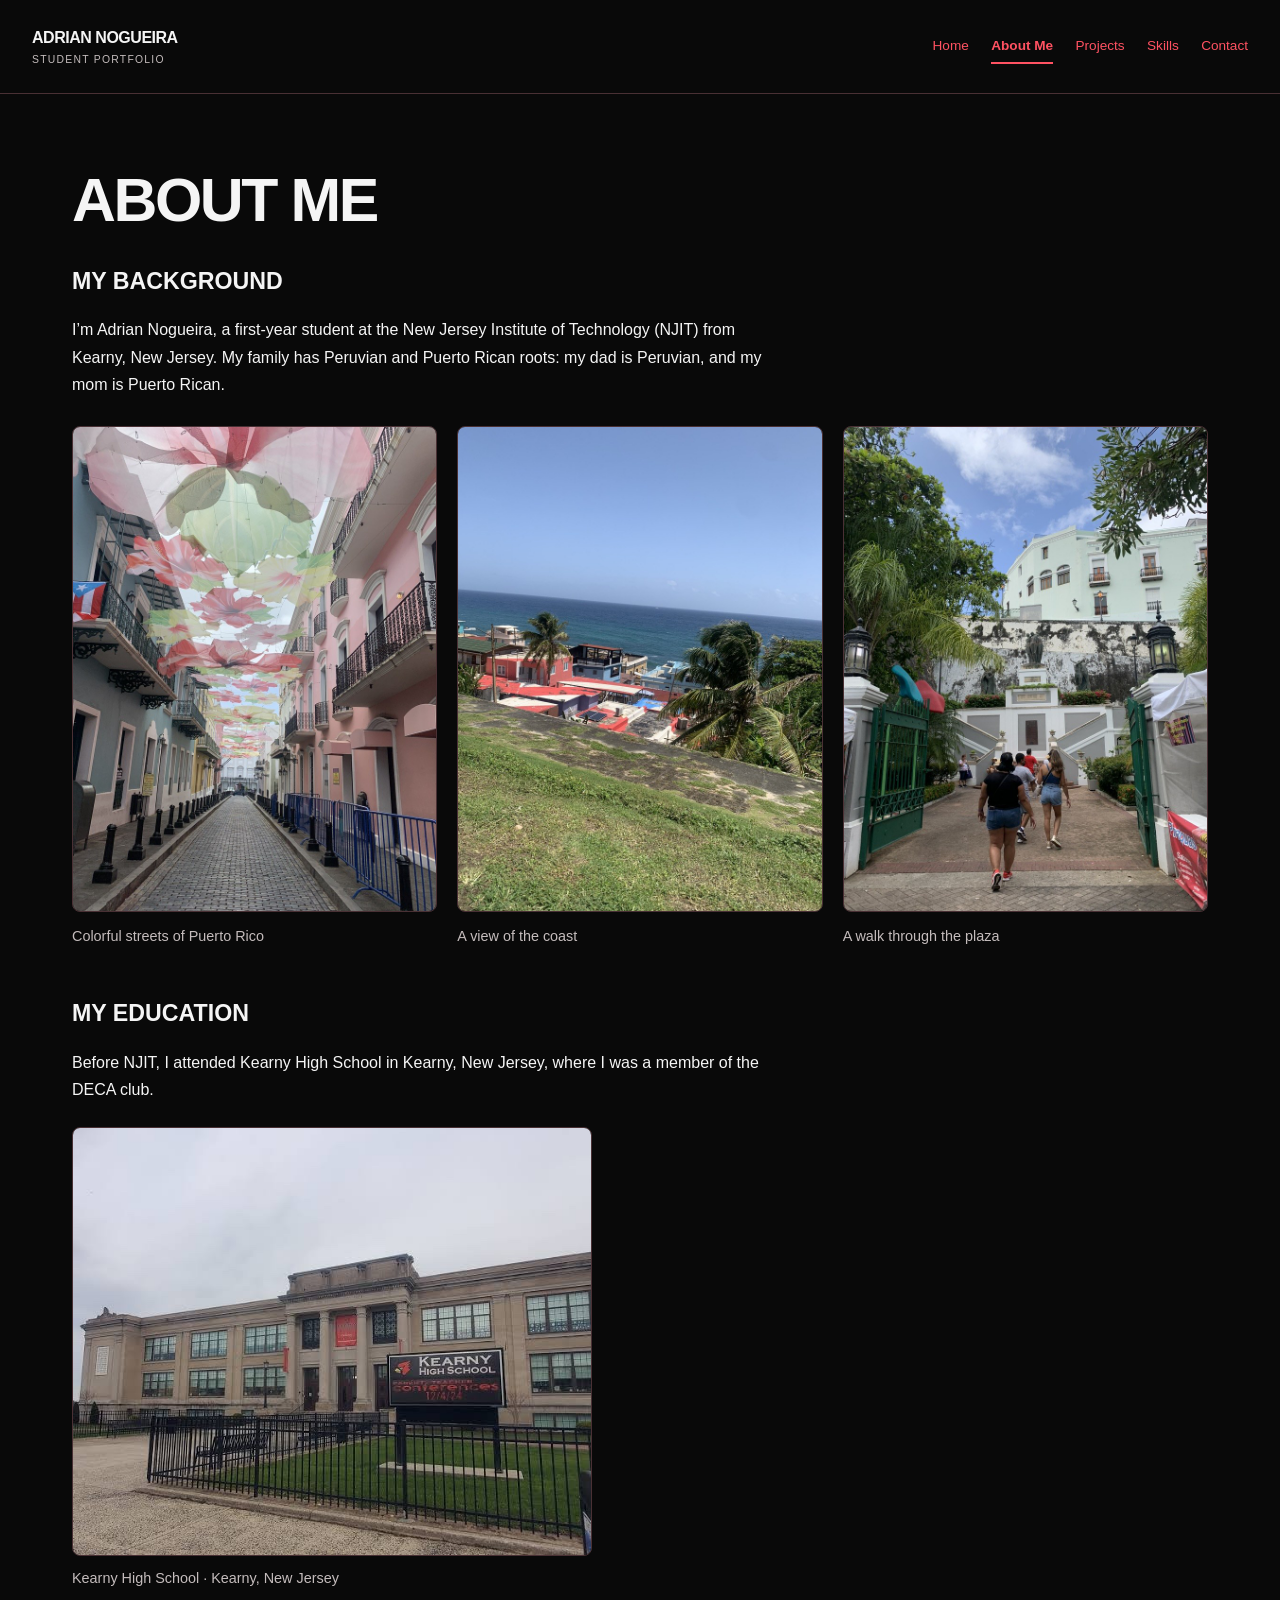
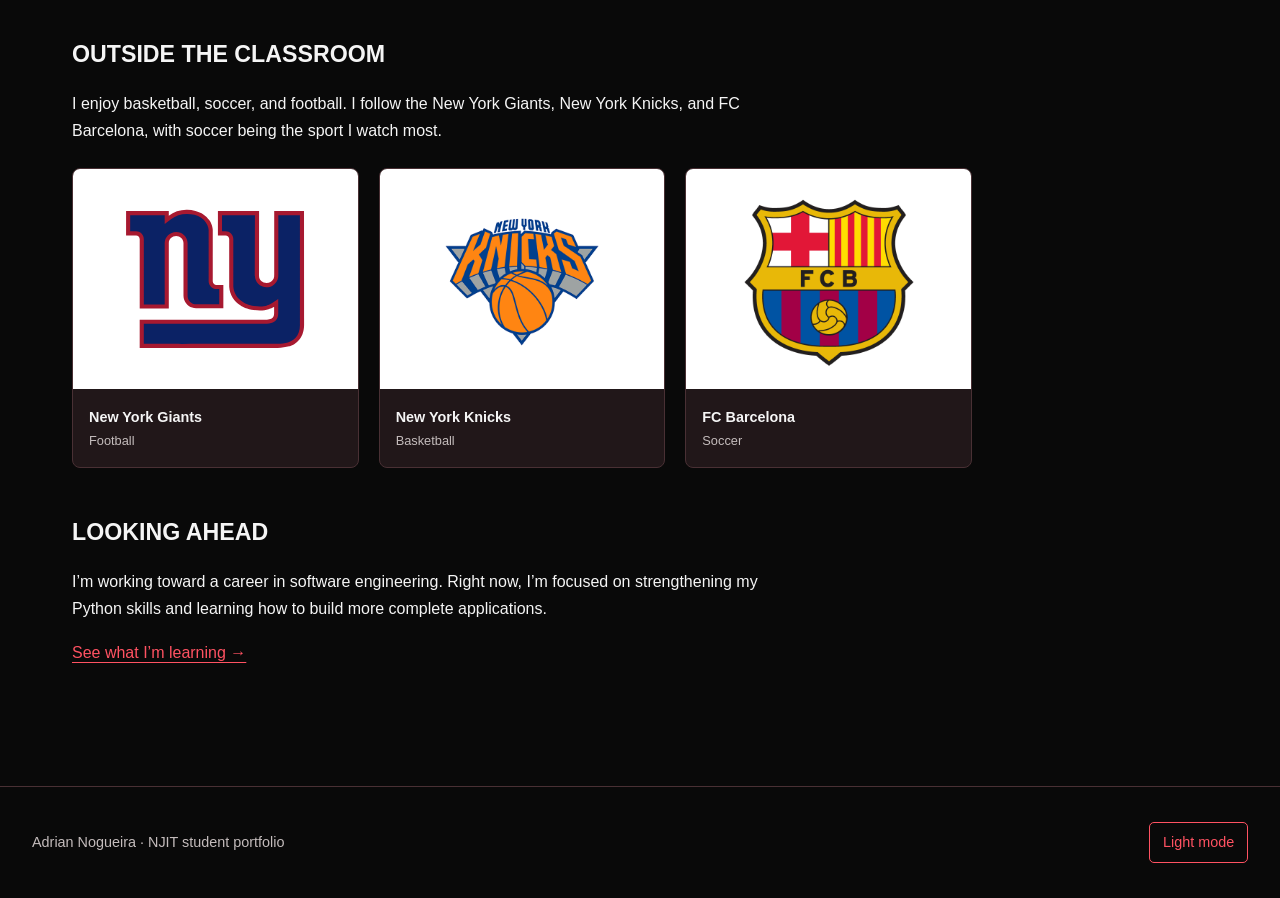
==== commit debcac60: "Replace Puerto Rico photo with responsive personal gallery" ====
--- a/about.html
+++ b/about.html
@@ -19,7 +19,11 @@
 <a href="skills.html">Skills</a>
 <a href="contact.html">Contact</a></nav>
 </div></header>
-<main id="main" tabindex="-1"><h1>About me</h1><section><h2>My background</h2><p>I’m Adrian Nogueira, a first-year student at the New Jersey Institute of Technology (NJIT) from Kearny, New Jersey. My family has Peruvian and Puerto Rican roots: my dad is Peruvian, and my mom is Puerto Rican.</p><figure><img src="assets/puerto-rico.jpg" width="800" height="533" loading="lazy" alt="Plaza in Puerto Rico with a blue fountain, red and cream railings, and a church against green hills."><figcaption>Puerto Rico · My family’s roots</figcaption></figure></section><section aria-labelledby="education-heading"><h2 id="education-heading">My education</h2><p>Before NJIT, I attended Kearny High School in Kearny, New Jersey, where I was a member of the DECA club.</p><figure><img src="assets/kearny-high-school.jpg" width="610" height="503" loading="lazy" alt="Front entrance of Kearny High School, with its columns, school sign, and black metal fence."><figcaption>Kearny High School · Kearny, New Jersey</figcaption></figure></section><section><h2>Outside the classroom</h2><p>I enjoy basketball, soccer, and football. I follow the New York Giants, New York Knicks, and FC Barcelona, with soccer being the sport I watch most.</p>
+<main id="main" tabindex="-1"><h1>About me</h1><section><h2>My background</h2><p>I’m Adrian Nogueira, a first-year student at the New Jersey Institute of Technology (NJIT) from Kearny, New Jersey. My family has Peruvian and Puerto Rican roots: my dad is Peruvian, and my mom is Puerto Rican.</p><div class="puerto-rico-gallery" role="group" aria-label="Photos from Puerto Rico">
+<figure><img src="assets/puerto-rico-street.jpg" width="768" height="1024" loading="lazy" alt="Colorful fabric flowers hang above a cobblestone street lined with pastel buildings and a Puerto Rican flag."><figcaption>Colorful streets of Puerto Rico</figcaption></figure>
+<figure><img src="assets/puerto-rico-coast.jpg" width="768" height="1024" loading="lazy" alt="Ocean view over colorful coastal buildings, palm trees, and a grassy hillside in Puerto Rico."><figcaption>A view of the coast</figcaption></figure>
+<figure><img src="assets/puerto-rico-plaza.jpg" width="768" height="1024" loading="lazy" alt="People walk through green gates toward a monument and steps beneath a pale green building in Puerto Rico."><figcaption>A walk through the plaza</figcaption></figure>
+</div></section><section aria-labelledby="education-heading"><h2 id="education-heading">My education</h2><p>Before NJIT, I attended Kearny High School in Kearny, New Jersey, where I was a member of the DECA club.</p><figure><img src="assets/kearny-high-school.jpg" width="610" height="503" loading="lazy" alt="Front entrance of Kearny High School, with its columns, school sign, and black metal fence."><figcaption>Kearny High School · Kearny, New Jersey</figcaption></figure></section><section><h2>Outside the classroom</h2><p>I enjoy basketball, soccer, and football. I follow the New York Giants, New York Knicks, and FC Barcelona, with soccer being the sport I watch most.</p>
 <div class="sports-grid">
 <figure><div class="team-image"><img src="assets/giants.svg" width="193" height="150" loading="lazy" alt="New York Giants blue NY logo with red and white outlines."></div><figcaption><strong>New York Giants</strong><span>Football</span></figcaption></figure>
 <figure><div class="team-image"><img src="assets/knicks.png" width="500" height="500" loading="lazy" alt="New York Knicks orange and blue basketball logo."></div><figcaption><strong>New York Knicks</strong><span>Basketball</span></figcaption></figure>
--- a/styles.css
+++ b/styles.css
@@ -146,3 +146,19 @@
 .sports-grid figcaption span { display: block; font-size: .8rem; }
 @media (max-width: 600px) { .sports-grid { grid-template-columns: 1fr; max-width: 360px; } }
 @media (max-width: 760px) { .hero-notes dl { grid-template-columns: repeat(2, 1fr); } }
+
+#project-download-dialog { width: min(92vw, 520px); max-height: 85vh; overflow-y: auto; padding: 1.5rem; color: var(--text); background: var(--bg); border: 1px solid var(--accent); border-radius: 8px; }
+#project-download-dialog::backdrop { background: rgb(0 0 0 / .75); }
+#project-download-dialog h2 { margin-bottom: 1rem; }
+#project-download-dialog .demo-actions { align-items: center; gap: 1rem; }
+#project-download-dialog form { margin-top: 1.25rem; }
+#try-project-online { background: var(--accent); color: var(--bg); font-weight: bold; }
+
+/* Family roots photo gallery keeps each portrait visible in full. */
+.puerto-rico-gallery { display: grid; grid-template-columns: repeat(3, minmax(0, 1fr)); gap: 1.25rem; margin-top: 1.75rem; }
+.puerto-rico-gallery figure { min-width: 0; margin: 0; }
+.puerto-rico-gallery img { width: 100%; height: auto; border: 1px solid var(--line); }
+.puerto-rico-gallery figcaption { padding-top: .15rem; }
+@media (max-width: 600px) {
+.puerto-rico-gallery { grid-template-columns: 1fr; gap: 1.75rem; max-width: 440px; margin-inline: auto; }
+}
